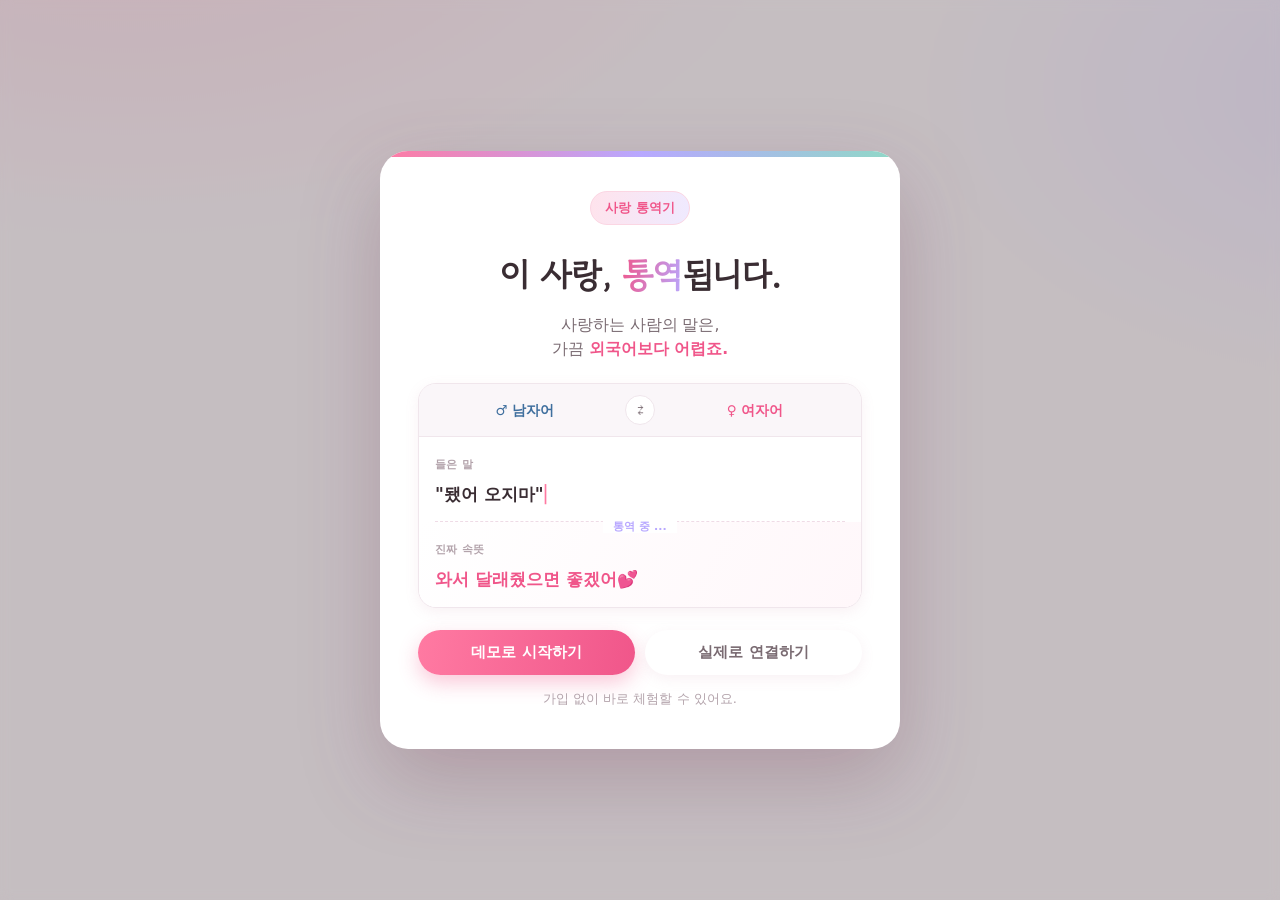
==== index.html @ be4cd4a6 "발급완료 스텝3 문구: '내 화면에 방이 떠요'→'여기에 대화방이 나타나요' (모호함·단어 불일치 정리)" ====
<!DOCTYPE html>
<html lang="ko">
<head>
  <meta charset="UTF-8" />
  <meta name="viewport" content="width=device-width, initial-scale=1.0" />
  <title>이 사랑 통역됩니다.</title>
  <meta name="description" content="남녀 언어 통역 서비스 — 텔레그램 대화 속 애매한 말을 관계의 맥락으로 통역해 드려요." />
  <link rel="preconnect" href="https://fonts.googleapis.com" />
  <link rel="preconnect" href="https://fonts.gstatic.com" crossorigin />
  <link href="https://fonts.googleapis.com/css2?family=Gowun+Dodum&family=Pretendard:wght@400;500;600;700&display=swap" rel="stylesheet" />
  <link rel="stylesheet" href="styles.css" />
</head>
<body>
  <!-- ===================== 온보딩 오버레이 ===================== -->
  <div id="onboarding" class="onboarding">
    <div class="onboarding__card" data-step="intro">

      <!-- STEP 0: 인트로 (번역기 UI 컨셉) -->
      <section class="ob-step ob-step--active" data-step="intro">
        <div class="ob-badge">사랑 통역기</div>
        <h1 class="ob-title">이 사랑, <span class="grad">통역</span>됩니다.</h1>
        <p class="ob-sub">사랑하는 사람의 말은,<br />
          가끔 <b>외국어보다 어렵죠.</b></p>

        <!-- 번역기 위젯 -->
        <div class="tr">
          <div class="tr__bar">
            <span class="tr__lang tr__lang--m">♂ 남자어</span>
            <button class="tr__swap" type="button" aria-label="언어 바꾸기">⇄</button>
            <span class="tr__lang tr__lang--f">♀ 여자어</span>
          </div>
          <div class="tr__pane tr__pane--in">
            <span class="tr__tag">들은 말</span>
            <p class="tr__text">"됐어 오지마"</p>
          </div>
          <div class="tr__divider"><span>통역 중 ⋯</span></div>
          <div class="tr__pane tr__pane--out">
            <span class="tr__tag">진짜 속뜻</span>
            <p class="tr__text tr__text--out">와서 달래줬으면 좋겠어💕</p>
          </div>
        </div>

        <div class="ob-actions">
          <button class="btn btn--primary" data-action="go-bot">데모로 시작하기</button>
          <button class="btn btn--ghost" data-action="real-connect">실제로 연결하기</button>
        </div>
        <p class="ob-fineprint">가입 없이 바로 체험할 수 있어요.</p>
      </section>

      <!-- STEP 1: 봇 발급 질문 -->
      <section class="ob-step" data-step="bot">
        <h2 class="ob-h2">사랑통역봇을 만들어요</h2>

        <div class="ob-field">
          <label class="ob-label">어떤 사이에 쓸 건가요?</label>
          <div class="chip-row" data-group="relation">
            <button class="chip" data-value="연인">연인</button>
            <button class="chip" data-value="부부">부부</button>
          </div>
        </div>

        <div class="ob-field">
          <label class="ob-label">요즘 가장 자주 생기는 고민은?</label>
          <div class="chip-row chip-row--wrap" data-group="worry">
            <button class="chip" data-value="상대가 됐어·아무거나처럼 말할 때 뭘 원하는지 모르겠다">상대가 뭘 원하는지 모르겠어요</button>
            <button class="chip" data-value="답장을 어떻게 해야 할지 모르겠다">답장이 막막해요</button>
            <button class="chip" data-value="서운한 걸 어떻게 말해야 할지 모르겠다">서운함을 말하기 어려워요</button>
            <button class="chip" data-value="내가 뭘 잘못했는지 모르겠다">뭘 잘못했는지 모르겠어요</button>
            <button class="chip" data-value="톡으로 사소한 말에도 자꾸 오해가 생긴다">자꾸 오해가 생겨요</button>
          </div>
          <input class="ob-input" data-group="worry-custom" type="text" placeholder="또는 직접 입력하기" />
        </div>

        <div class="ob-actions">
          <button class="btn btn--primary" data-action="create-bot">사랑통역봇 발급</button>
        </div>
      </section>

      <!-- STEP 2: 발급 완료 -->
      <section class="ob-step" data-step="created">
        <div class="ob-logo ob-logo--pop">🤖💕</div>
        <h2 class="ob-h2">이제 사랑통역봇을 추가해 주세요</h2>
        <div class="ob-personal" id="botPersonal" hidden>
          <span class="ob-personal__tag">이런 마음, 사랑통역봇이 도와줄게요</span>
          <span class="ob-personal__worry" id="botPersonalWorry"></span>
        </div>
        <div class="bot-key">
          <span class="bot-key__label">봇 아이디</span>
          <code id="botKey">@love_translator_bot</code>
          <button class="bot-key__copy" data-action="copy-key" title="복사">복사</button>
        </div>
        <div class="ob-invite">
          <div class="ob-invite__step"><b>1</b> 텔레그램에서 위 아이디를 검색해요</div>
          <div class="ob-invite__step"><b>2</b> 사랑하는 사람과의 대화방에 추가해요</div>
          <div class="ob-invite__step"><b>3</b> 연결되면 여기에 대화방이 나타나요</div>
        </div>
        <div class="ob-actions">
          <button class="btn btn--primary" data-action="enter-app">추가했어요, 방 보러 가기</button>
        </div>
      </section>

      <!-- STEP: 실제 연동 -->
      <section class="ob-step" data-step="real">
        <div class="ob-progress-back" data-action="back-intro">← 돌아가기</div>
        <h2 class="ob-h2">실제 연동</h2>
        <p class="ob-sub">사랑봇 키 또는 Telegram Bot Token을 입력하면 실제 방을 불러와요.<br />
          <span class="muted">키가 없거나 실패하면 데모 프리셋으로 안전하게 동작합니다.</span></p>
        <div class="ob-field">
          <label class="ob-label">Telegram Bot Token</label>
          <input class="ob-input" id="tokenInput" type="text" placeholder="123456:ABC-DEF..." />
        </div>
        <div class="ob-actions">
          <button class="btn btn--primary" data-action="connect-real">연결하기</button>
          <button class="btn btn--ghost" data-action="go-bot">그냥 데모로 할래요</button>
        </div>
        <p class="ob-fineprint" id="realStatus"></p>
      </section>

    </div>
  </div>

  <!-- ===================== 메인 앱 (3패널) ===================== -->
  <main id="app" class="app" hidden>
    <!-- 좌측 패널 -->
    <aside class="panel panel--left">
      <header class="brand">
        <span class="brand__logo">💌</span>
        <div>
          <div class="brand__name">이 사랑 통역됩니다.</div>
          <div class="brand__tag">남녀 언어 통역 서비스</div>
        </div>
      </header>

      <div class="bot-status">
        <span class="dot dot--on"></span>
        <span class="bot-status__text">사랑통역봇 연결됨</span>
        <button class="bot-status__reissue" data-action="reissue">재발급</button>
      </div>

      <div class="rooms__head">연결된 텔레그램 방</div>
      <ul id="roomList" class="rooms"></ul>

      <div class="left-foot">
        <span class="muted">데모 모드 · 가상 대화</span>
      </div>
    </aside>

    <!-- 중앙 패널 -->
    <section class="panel panel--center">
      <header class="chat-head">
        <div class="chat-head__avatar" id="chatAvatar">🐰</div>
        <div>
          <div class="chat-head__name" id="chatName">우리 단둘이</div>
          <div class="chat-head__meta" id="chatMeta">연인 · 봇 연결됨</div>
        </div>
        <div class="chat-head__hint">상대 말풍선의 <b>통역하기</b>를 눌러보세요</div>
      </header>

      <div id="chatBody" class="chat-body"></div>

      <footer class="composer">
        <input id="composerInput" class="composer__input" type="text" placeholder="답장을 입력하거나, 추천 답장을 골라보세요" />
        <button id="composerSend" class="composer__send" data-action="send">보내기</button>
      </footer>
    </section>

    <!-- 우측 패널 -->
    <aside class="panel panel--right">
      <header class="trans-head">
        <span>💡 통역 결과</span>
        <label class="couple-toggle" title="이 커플의 대화 패턴을 반영해요">
          <input type="checkbox" id="coupleMode" />
          <span class="couple-toggle__track"><span class="couple-toggle__thumb"></span></span>
          <span class="couple-toggle__label">우리 커플 모드</span>
        </label>
      </header>

      <!-- 빈 상태 -->
      <div id="transEmpty" class="trans-empty">
        <div class="trans-empty__icon">🔍</div>
        <p>통역할 말을 선택해 주세요.<br />
          <span class="muted">상대 말풍선 옆 <b>통역하기</b> 버튼을 누르면 돼요.</span></p>
      </div>

      <!-- 결과 -->
      <div id="transResult" class="trans-result" hidden>
        <div class="trans-selected">
          <span class="trans-selected__label">📥 들은 말</span>
          <div class="trans-selected__bubble" id="selText"></div>
        </div>

        <div class="trans-arrow"><span>통역하면 ↓</span></div>

        <div class="trans-card trans-card--inner">
          <div class="trans-card__title">🫥 속마음 후보 <em>진짜 속뜻</em></div>
          <ul id="innerThoughts" class="trans-list"></ul>
        </div>

        <div class="trans-card trans-card--want">
          <div class="trans-card__title">🤍 원하는 반응</div>
          <p id="wantedReaction" class="trans-text"></p>
        </div>

        <div class="trans-card trans-card--risk">
          <div class="trans-card__title">⚠️ 위험한 답변</div>
          <div class="trans-risk__reply" id="riskyReply"></div>
          <p id="riskWhy" class="trans-text muted"></p>
        </div>

        <div class="trans-card trans-card--basis">
          <div class="trans-card__title">🧭 왜 이렇게 봤을까요</div>
          <ul id="basis" class="trans-list trans-list--basis"></ul>
        </div>

        <div class="trans-card trans-card--reply">
          <div class="trans-card__title">💬 추천 답장</div>
          <div id="replies" class="replies"></div>
          <p class="trans-disclaimer">정답이 아니라 <b>가능성</b>이에요. 골라서 편집한 뒤 보내보세요.</p>
        </div>
      </div>
    </aside>
  </main>

  <!-- 토스트 -->
  <div id="toast" class="toast" hidden></div>

  <script src="presets.js"></script>
  <script src="app.js"></script>
  <script src="hero.js"></script>
</body>
</html>
---- styles.css ----
/* =========================================================
   이 사랑 통역됩니다. — 스타일
   감성적이되 깔끔/실용적. 발표 빔프로젝터에서도 또렷하게.
   ========================================================= */

:root {
  --bg: #fbf7f9;
  --ink: #3a2d33;
  --ink-soft: #7a6b72;
  --ink-faint: #b3a3ab;
  --rose: #ff7aa2;
  --rose-deep: #f0568a;
  --rose-soft: #ffe3ec;
  --lavender: #b8a8ff;
  --lav-soft: #efeaff;
  --mint: #8fd9c6;
  --amber: #ffb877;
  --tg: #5aa9e6;            /* 텔레그램 톤 */
  --tg-soft: #e7f2fc;
  --card: #ffffff;
  --line: #f0e6ec;
  --shadow: 0 10px 30px rgba(199, 120, 150, 0.12);
  --shadow-sm: 0 4px 14px rgba(199, 120, 150, 0.10);
  --radius: 18px;
  --radius-sm: 12px;
  --font: "Pretendard", system-ui, -apple-system, "Apple SD Gothic Neo", sans-serif;
  --font-round: "Gowun Dodum", var(--font);
}

* { box-sizing: border-box; margin: 0; padding: 0; }

body {
  font-family: var(--font);
  color: var(--ink);
  background:
    radial-gradient(1200px 600px at 10% -10%, var(--rose-soft), transparent 55%),
    radial-gradient(1000px 600px at 110% 10%, var(--lav-soft), transparent 50%),
    var(--bg);
  min-height: 100vh;
  -webkit-font-smoothing: antialiased;
  line-height: 1.55;
}

.grad {
  background: linear-gradient(100deg, var(--rose-deep), var(--lavender));
  -webkit-background-clip: text;
  background-clip: text;
  color: transparent;
}
.muted { color: var(--ink-soft); }
.btn {
  border: 0; cursor: pointer; font-family: var(--font);
  font-weight: 600; font-size: 15px; padding: 13px 22px;
  border-radius: 999px; transition: transform .15s ease, box-shadow .2s ease, background .2s;
}
.btn:active { transform: translateY(1px) scale(.99); }
.btn--primary {
  color: #fff;
  background: linear-gradient(100deg, var(--rose), var(--rose-deep));
  box-shadow: 0 8px 20px rgba(240, 86, 138, .32);
}
.btn--primary:hover { box-shadow: 0 10px 26px rgba(240, 86, 138, .42); transform: translateY(-1px); }
.btn--ghost {
  background: #fff; color: var(--ink-soft);
  box-shadow: var(--shadow-sm);
}
.btn--ghost:hover { color: var(--rose-deep); }

/* =================== 온보딩 =================== */
.onboarding {
  position: fixed; inset: 0; z-index: 50;
  display: grid; place-items: center; padding: 24px;
  background: rgba(58, 45, 51, .28);
  backdrop-filter: blur(6px);
}
.onboarding[hidden] { display: none; }
.onboarding__card {
  width: min(520px, 100%);
  background: var(--card);
  border-radius: 28px;
  box-shadow: 0 30px 80px rgba(120, 60, 90, .28);
  padding: 40px 38px;
  position: relative; overflow: hidden;
}
.onboarding__card::before {
  content: ""; position: absolute; inset: 0 0 auto 0; height: 6px;
  background: linear-gradient(90deg, var(--rose), var(--lavender), var(--mint));
}
.ob-step { display: none; animation: fade .4s ease; }
.ob-step--active { display: block; }
@keyframes fade { from { opacity: 0; transform: translateY(8px); } to { opacity: 1; transform: none; } }

.ob-logo { font-size: 52px; text-align: center; }
.ob-logo--pop { animation: pop .5s cubic-bezier(.3,1.6,.5,1); }
@keyframes pop { 0% { transform: scale(.4); opacity: 0; } 100% { transform: scale(1); opacity: 1; } }
.ob-title { text-align: center; font-size: 34px; font-family: var(--font-round); margin: 10px 0 12px; letter-spacing: -.5px; }
.ob-h2 { text-align: center; font-size: 24px; margin: 14px 0 8px; letter-spacing: -.4px; }
.ob-sub { text-align: center; color: var(--ink-soft); font-size: 15.5px; }
.ob-sub b { color: var(--rose-deep); }

.ob-example {
  margin: 22px 0; padding: 16px; border-radius: var(--radius);
  background: linear-gradient(120deg, var(--rose-soft), var(--lav-soft));
  display: flex; align-items: center; justify-content: center; gap: 10px;
  flex-wrap: wrap; text-align: center; font-size: 14.5px;
}
.ob-example__from { font-weight: 700; color: var(--ink); }
.ob-example__arrow { color: var(--rose-deep); font-weight: 700; }
.ob-example__to { color: var(--lavender); font-weight: 600; }

.ob-actions { display: flex; gap: 10px; justify-content: center; margin-top: 22px; flex-wrap: wrap; }
.ob-actions .btn { flex: 1 1 auto; min-width: 140px; }
.ob-fineprint { text-align: center; color: var(--ink-faint); font-size: 13px; margin-top: 14px; }

.ob-field { margin-top: 22px; }
.ob-label { display: block; font-weight: 600; font-size: 14.5px; margin-bottom: 10px; }
.chip-row { display: flex; gap: 8px; }
.chip-row--wrap { flex-wrap: wrap; }
.chip {
  border: 1.5px solid var(--line); background: #fff; color: var(--ink-soft);
  padding: 9px 15px; border-radius: 999px; font-family: var(--font);
  font-size: 14px; cursor: pointer; transition: all .15s;
}
.chip:hover { border-color: var(--rose); color: var(--rose-deep); }
.chip.is-active {
  background: linear-gradient(100deg, var(--rose-soft), var(--lav-soft));
  border-color: var(--rose); color: var(--rose-deep); font-weight: 600;
}
.ob-input {
  width: 100%; margin-top: 10px; padding: 12px 15px;
  border: 1.5px solid var(--line); border-radius: var(--radius-sm);
  font-family: var(--font); font-size: 14.5px; color: var(--ink);
}
.ob-input:focus { outline: none; border-color: var(--rose); }

.ob-progress { display: flex; gap: 6px; justify-content: center; margin-bottom: 6px; }
.ob-progress i { width: 22px; height: 4px; border-radius: 4px; background: var(--line); }
.ob-progress i:first-child { background: var(--rose); }
.ob-progress-back { color: var(--ink-soft); font-size: 14px; cursor: pointer; }
.ob-progress-back:hover { color: var(--rose-deep); }

.bot-key {
  display: flex; align-items: center; gap: 10px; margin: 20px auto 4px;
  background: #faf5f8; border: 1.5px dashed var(--rose); border-radius: var(--radius-sm);
  padding: 12px 16px; width: fit-content;
}
.bot-key__label { font-size: 12px; color: var(--ink-soft); }
.bot-key code { font-size: 16px; font-weight: 700; color: var(--rose-deep); letter-spacing: .5px; }
.bot-key__copy { border: 0; background: var(--rose); color: #fff; border-radius: 8px; padding: 5px 10px; font-size: 12px; cursor: pointer; }

.ob-invite { margin: 20px 0 4px; display: grid; gap: 8px; }
.ob-invite__step { background: var(--tg-soft); border-radius: var(--radius-sm); padding: 11px 14px; font-size: 14px; color: #3d6385; }
.ob-invite__step b { display: inline-grid; place-items: center; width: 20px; height: 20px; background: var(--tg); color: #fff; border-radius: 50%; font-size: 12px; margin-right: 8px; }

/* =================== 앱 레이아웃 =================== */
.app {
  display: grid;
  grid-template-columns: 280px 1fr 380px;
  gap: 16px; padding: 16px;
  height: 100vh; max-width: 1440px; margin: 0 auto;
}
.app[hidden] { display: none; }
.panel {
  background: var(--card); border-radius: var(--radius);
  box-shadow: var(--shadow); overflow: hidden;
  display: flex; flex-direction: column; min-height: 0;
}

/* ---- 좌측 ---- */
.brand { display: flex; align-items: center; gap: 12px; padding: 20px 18px 16px; }
.brand__logo { font-size: 30px; }
.brand__name { font-family: var(--font-round); font-size: 18px; font-weight: 700; letter-spacing: -.3px; }
.brand__tag { font-size: 12px; color: var(--ink-faint); }

.bot-status {
  display: flex; align-items: center; gap: 8px; margin: 0 16px 8px;
  background: #f3faf6; border-radius: var(--radius-sm); padding: 10px 12px; font-size: 13px;
}
.dot { width: 8px; height: 8px; border-radius: 50%; background: var(--ink-faint); }
.dot--on { background: var(--mint); box-shadow: 0 0 0 4px rgba(143, 217, 198, .25); }
.bot-status__text { flex: 1; color: #3f8f74; font-weight: 600; }
.bot-status__reissue { border: 0; background: none; color: var(--ink-faint); font-size: 12px; cursor: pointer; text-decoration: underline; }

.rooms__head { padding: 8px 18px; font-size: 12px; color: var(--ink-faint); font-weight: 600; letter-spacing: .3px; }
.rooms { list-style: none; overflow-y: auto; flex: 1; padding: 0 10px; }
.room {
  display: flex; gap: 11px; align-items: center; padding: 12px;
  border-radius: var(--radius-sm); cursor: pointer; transition: background .15s;
  margin-bottom: 4px;
}
.room:hover { background: #faf3f7; }
.room.is-active { background: linear-gradient(100deg, var(--rose-soft), var(--lav-soft)); }
.room__avatar { font-size: 26px; width: 42px; height: 42px; display: grid; place-items: center; background: #fff; border-radius: 50%; box-shadow: var(--shadow-sm); flex-shrink: 0; }
.room__body { min-width: 0; flex: 1; }
.room__top { display: flex; justify-content: space-between; align-items: baseline; gap: 8px; }
.room__name { font-weight: 600; font-size: 14.5px; white-space: nowrap; overflow: hidden; text-overflow: ellipsis; }
.room__rel { font-size: 11px; color: var(--rose-deep); background: var(--rose-soft); padding: 1px 7px; border-radius: 999px; flex-shrink: 0; }
.room__last { font-size: 12.5px; color: var(--ink-soft); white-space: nowrap; overflow: hidden; text-overflow: ellipsis; }
.room__badge { font-size: 11px; color: var(--tg); margin-top: 2px; }

.left-foot { padding: 12px 18px; border-top: 1px solid var(--line); font-size: 11.5px; }

/* ---- 중앙 (채팅) ---- */
.chat-head { display: flex; align-items: center; gap: 12px; padding: 16px 20px; border-bottom: 1px solid var(--line); }
.chat-head__avatar { font-size: 26px; width: 44px; height: 44px; display: grid; place-items: center; background: var(--tg-soft); border-radius: 50%; }
.chat-head__name { font-weight: 700; font-size: 16px; }
.chat-head__meta { font-size: 12px; color: var(--ink-faint); }
.chat-head__hint { margin-left: auto; font-size: 12px; color: var(--ink-soft); background: #faf3f7; padding: 6px 12px; border-radius: 999px; }
.chat-head__hint b { color: var(--rose-deep); }

.chat-body {
  flex: 1; overflow-y: auto; padding: 22px 24px;
  display: flex; flex-direction: column; gap: 14px;
  background:
    radial-gradient(600px 300px at 100% 0%, var(--tg-soft), transparent 60%),
    #fcfafb;
}
.msg { display: flex; flex-direction: column; max-width: 78%; animation: rise .35s ease; }
@keyframes rise { from { opacity: 0; transform: translateY(10px); } to { opacity: 1; transform: none; } }
.msg--them { align-self: flex-start; align-items: flex-start; }
.msg--me { align-self: flex-end; align-items: flex-end; }
.msg__name { font-size: 11.5px; color: var(--ink-faint); margin: 0 8px 3px; }
.bubble {
  padding: 12px 16px; border-radius: 18px; font-size: 15px; position: relative;
  box-shadow: var(--shadow-sm); line-height: 1.5; word-break: break-word;
}
.msg--them .bubble { background: #fff; border-bottom-left-radius: 6px; }
.msg--me .bubble { background: linear-gradient(100deg, var(--tg), #6fb6ea); color: #fff; border-bottom-right-radius: 6px; }
.msg--highlight .bubble { box-shadow: 0 0 0 2px var(--rose), var(--shadow-sm); }
.msg__time { font-size: 10.5px; color: var(--ink-faint); margin: 4px 8px 0; }

.msg__translate {
  margin: 7px 0 0 4px; border: 1.5px solid var(--rose); background: #fff;
  color: var(--rose-deep); font-size: 12.5px; font-weight: 600;
  padding: 5px 13px; border-radius: 999px; cursor: pointer;
  transition: all .15s; display: inline-flex; align-items: center; gap: 5px;
}
.msg__translate:hover { background: var(--rose); color: #fff; transform: translateY(-1px); }
.msg__translate.is-done { background: var(--rose-soft); border-color: var(--rose-soft); }

/* ---- 답장 작성 ---- */
.composer { display: flex; gap: 10px; padding: 14px 18px; border-top: 1px solid var(--line); }
.composer__input {
  flex: 1; border: 1.5px solid var(--line); border-radius: 999px;
  padding: 12px 18px; font-family: var(--font); font-size: 14.5px; color: var(--ink);
  transition: border .15s;
}
.composer__input:focus { outline: none; border-color: var(--tg); }
.composer__input.is-filled { border-color: var(--rose); background: #fffafc; }
.composer__send { border: 0; background: var(--tg); color: #fff; font-weight: 600; padding: 0 22px; border-radius: 999px; cursor: pointer; font-size: 14.5px; }
.composer__send:hover { background: #4a98d6; }

/* ---- 우측 (통역) ---- */
.trans-head {
  display: flex; align-items: center; justify-content: space-between;
  padding: 18px 20px; border-bottom: 1px solid var(--line); font-weight: 700; font-size: 16px;
}
.couple-toggle { display: flex; align-items: center; gap: 7px; cursor: pointer; font-weight: 500; }
.couple-toggle input { display: none; }
.couple-toggle__track { width: 38px; height: 22px; border-radius: 999px; background: var(--line); position: relative; transition: background .2s; }
.couple-toggle__thumb { position: absolute; top: 2px; left: 2px; width: 18px; height: 18px; border-radius: 50%; background: #fff; box-shadow: var(--shadow-sm); transition: transform .2s; }
.couple-toggle input:checked + .couple-toggle__track { background: linear-gradient(100deg, var(--rose), var(--lavender)); }
.couple-toggle input:checked + .couple-toggle__track .couple-toggle__thumb { transform: translateX(16px); }
.couple-toggle__label { font-size: 12.5px; color: var(--ink-soft); }

.trans-empty { flex: 1; display: grid; place-content: center; text-align: center; gap: 12px; padding: 30px; color: var(--ink-soft); }
.trans-empty[hidden] { display: none; }
.trans-empty__icon { font-size: 44px; }
.trans-empty b { color: var(--rose-deep); }

.trans-result { flex: 1; overflow-y: auto; padding: 18px; display: flex; flex-direction: column; gap: 12px; }
.trans-result[hidden] { display: none; }
.trans-result > * { animation: rise .35s ease backwards; }
.trans-result > *:nth-child(2) { animation-delay: .04s; }
.trans-result > *:nth-child(3) { animation-delay: .08s; }
.trans-result > *:nth-child(4) { animation-delay: .12s; }
.trans-result > *:nth-child(5) { animation-delay: .16s; }
.trans-result > *:nth-child(6) { animation-delay: .2s; }

.trans-selected { background: var(--tg-soft); border-radius: var(--radius-sm); padding: 12px 14px; }
.trans-selected__label { font-size: 11px; color: #5a8bb5; font-weight: 600; }
.trans-selected__bubble { font-size: 15px; font-weight: 600; margin-top: 4px; }

.trans-card { border-radius: var(--radius-sm); padding: 14px 15px; background: #fff; border: 1px solid var(--line); }
.trans-card__title { font-size: 13.5px; font-weight: 700; margin-bottom: 8px; }
.trans-card--inner { background: #faf7ff; border-color: #ece3ff; }
.trans-card--want { background: #f4fbf8; border-color: #d8f0e7; }
.trans-card--risk { background: #fff6f0; border-color: #ffe2cd; }
.trans-card--basis { background: #fafafa; }
.trans-card--reply { background: linear-gradient(135deg, #fff, #fffafc); border-color: var(--rose-soft); }

.trans-text { font-size: 14px; color: var(--ink); }
.trans-list { list-style: none; display: flex; flex-direction: column; gap: 7px; }
.trans-list li { font-size: 14px; padding-left: 18px; position: relative; }
.trans-list li::before { content: "•"; position: absolute; left: 4px; color: var(--lavender); font-weight: 700; }
.trans-list--basis li::before { content: "↳"; color: var(--ink-faint); }

.trans-risk__reply { font-size: 14px; font-weight: 600; color: #d96a2c; background: #fff; border: 1px dashed #ffc89a; border-radius: 8px; padding: 8px 11px; margin-bottom: 8px; }
.trans-risk__reply::before { content: "✗ "; }

.replies { display: flex; flex-direction: column; gap: 8px; }
.reply {
  text-align: left; border: 1.5px solid var(--rose-soft); background: #fff;
  border-radius: var(--radius-sm); padding: 11px 13px; font-family: var(--font);
  font-size: 14px; color: var(--ink); cursor: pointer; transition: all .15s; line-height: 1.5;
}
.reply:hover { border-color: var(--rose); background: #fffafc; transform: translateY(-1px); box-shadow: var(--shadow-sm); }
.reply.is-picked { border-color: var(--rose-deep); background: var(--rose-soft); }
.reply__tag { display: block; font-size: 11px; color: var(--rose-deep); font-weight: 700; margin-bottom: 3px; }
.trans-disclaimer { font-size: 12px; color: var(--ink-faint); margin-top: 4px; text-align: center; }
.trans-disclaimer b { color: var(--rose-deep); }

/* =================== 토스트 =================== */
.toast {
  position: fixed; bottom: 28px; left: 50%; transform: translateX(-50%) translateY(20px);
  background: var(--ink); color: #fff; padding: 13px 22px; border-radius: 999px;
  font-size: 14px; z-index: 80; opacity: 0; transition: all .3s; box-shadow: 0 12px 30px rgba(0,0,0,.25);
  display: flex; align-items: center; gap: 8px;
}
.toast.is-show { opacity: 1; transform: translateX(-50%) translateY(0); }
.toast[hidden] { display: none; }

/* =================== 반응형 =================== */
@media (max-width: 1100px) {
  .app { grid-template-columns: 240px 1fr 340px; }
}
@media (max-width: 920px) {
  .app {
    grid-template-columns: 1fr; grid-template-rows: auto 1fr auto;
    height: auto; min-height: 100vh;
  }
  .panel--left { order: 1; }
  .panel--center { order: 2; min-height: 60vh; }
  .panel--right { order: 3; }
  .rooms { display: flex; overflow-x: auto; }
  .room { min-width: 220px; }
  .chat-head__hint { display: none; }
}

/* ========================================================= 
   컨셉 · 번역기 UI 히어로 (concept/translator-hero)
   ========================================================= */
.ob-badge {
  display: inline-block; margin: 0 auto 14px; padding: 6px 14px;
  background: linear-gradient(100deg, var(--rose-soft), var(--lav-soft));
  color: var(--rose-deep); font-size: 12.5px; font-weight: 700; border-radius: 999px;
  border: 1px solid #fbd6e3; text-align: center;
}
.ob-step[data-step="intro"] { text-align: center; }
.ob-step[data-step="intro"] .ob-actions { text-align: left; }

/* 번역기 위젯 */
.tr {
  text-align: left; margin: 22px 0 14px; border-radius: var(--radius);
  border: 1.5px solid var(--line); background: #fff; overflow: hidden;
  box-shadow: var(--shadow-sm);
}
.tr__bar {
  display: grid; grid-template-columns: 1fr auto 1fr; align-items: center; gap: 8px;
  padding: 11px 14px; background: #faf6f9; border-bottom: 1px solid var(--line);
}
.tr__lang { font-size: 13.5px; font-weight: 700; text-align: center; }
.tr__lang--m { color: #3f6f9e; }
.tr__lang--f { color: var(--rose-deep); }
.tr__swap {
  width: 30px; height: 30px; border-radius: 50%; border: 1.5px solid var(--line);
  background: #fff; color: var(--ink-soft); cursor: pointer; font-size: 14px;
  transition: transform .3s, color .2s, border-color .2s;
}
.tr__swap:hover { transform: rotate(180deg); color: var(--rose-deep); border-color: var(--rose); }

.tr__pane { padding: 14px 16px; }
.tr__tag { font-size: 11px; font-weight: 700; letter-spacing: .3px; color: var(--ink-faint); }
.tr__text { font-size: 17px; font-weight: 600; margin-top: 5px; }
.tr__pane--in .tr__text { color: var(--ink); }
.tr__pane--out { background: linear-gradient(120deg, #fff, #fff7fa); }
.tr__text--out { color: var(--rose-deep); }
.tr__text--out i { font-style: normal; animation: trBeat 1.6s ease-in-out infinite; display: inline-block; }
@keyframes trBeat { 0%,100% { transform: scale(1);} 50% { transform: scale(1.25);} }

.tr__divider {
  position: relative; text-align: center; height: 0; margin: 0 16px;
  border-top: 1.5px dashed #efdbe6;
}
.tr__divider span {
  position: relative; top: -9px; background: #fff; padding: 0 10px;
  font-size: 11px; color: var(--lavender); font-weight: 600;
}

.ob-note { text-align: center; font-size: 13px; color: var(--ink-soft); margin-bottom: 4px; }
.ob-note b { color: #3f6f9e; }

/* 타이핑 연출: 레이아웃 흔들림 방지 + 입력칸 커서 */
.tr__text { min-height: 1.4em; }
.tr__text--out { min-height: 1.4em; }
.tr__pane--in .tr__text::after { content: "▏"; color: var(--rose); animation: trCaret 1s steps(1) infinite; margin-left: 1px; }
@keyframes trCaret { 50% { opacity: 0; } }

/* 통역 결과 패널 — 번역기 톤 연결 (들은 말 → 통역) */
.trans-arrow { text-align: center; margin: 2px 0; }
.trans-arrow span {
  display: inline-block; font-size: 11.5px; font-weight: 700; color: var(--lavender);
  background: var(--lav-soft); padding: 3px 12px; border-radius: 999px;
}
.trans-card__title em {
  font-style: normal; font-size: 11px; font-weight: 700; color: var(--rose-deep);
  background: var(--rose-soft); padding: 1px 8px; border-radius: 999px; margin-left: 4px;
}

/* 발급 완료 화면 — 고민 되돌려주기 (개인화) */
.ob-personal {
  display: flex; flex-direction: column; align-items: center; gap: 6px;
  margin: 16px auto 2px; padding: 14px 18px; max-width: 380px;
  background: linear-gradient(120deg, var(--rose-soft), var(--lav-soft));
  border-radius: var(--radius); border: 1px solid #fbd6e3;
}
.ob-personal[hidden] { display: none; }
.ob-personal__tag { font-size: 11.5px; font-weight: 700; color: var(--rose-deep); letter-spacing: .2px; }
.ob-personal__worry { font-size: 15px; font-weight: 600; color: var(--ink); text-align: center; }

/* 발급 완료 — 초대 안내 속 봇 아이디 */
.ob-invite__bot { background: #fff; color: var(--tg); font-weight: 700; font-size: 12.5px; padding: 1px 6px; border-radius: 6px; border: 1px solid #cfe6fa; }
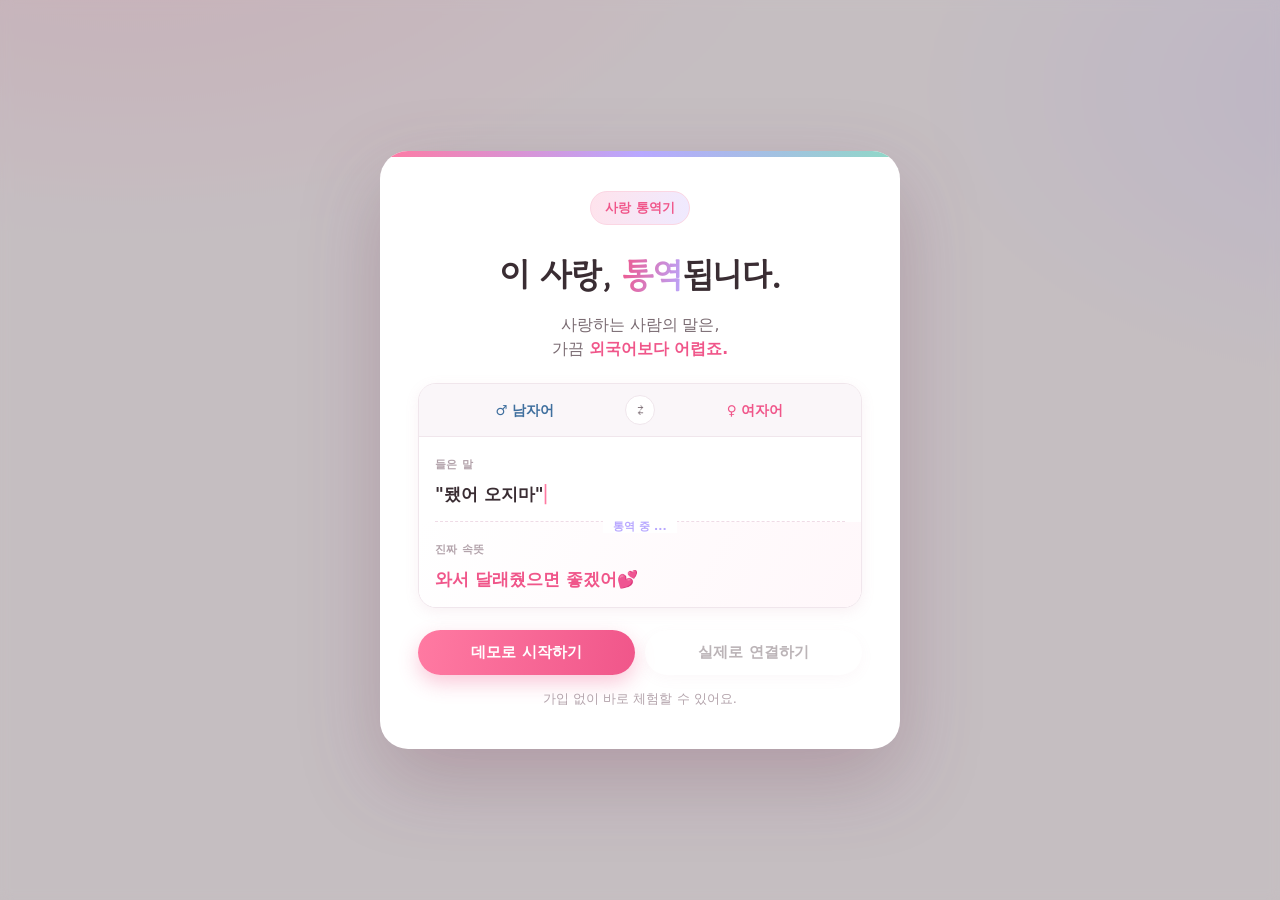
==== commit 4a95172e: "첫 화면 '실제로 연결하기' 준비중 처리: 비활성(클릭 불가) + 호버 시 '서비스 준비중이에요' 툴팁" ====
--- a/index.html
+++ b/index.html
@@ -42,7 +42,10 @@
 
         <div class="ob-actions">
           <button class="btn btn--primary" data-action="go-bot">데모로 시작하기</button>
-          <button class="btn btn--ghost" data-action="real-connect">실제로 연결하기</button>
+          <span class="soon">
+            <button class="btn btn--ghost btn--soon" type="button" tabindex="-1">실제로 연결하기</button>
+            <span class="soon__tip">🚧 서비스 준비중이에요</span>
+          </span>
         </div>
         <p class="ob-fineprint">가입 없이 바로 체험할 수 있어요.</p>
       </section>
@@ -134,10 +137,13 @@
       <div class="bot-status">
         <span class="dot dot--on"></span>
         <span class="bot-status__text">사랑통역봇 연결됨</span>
-        <button class="bot-status__reissue" data-action="reissue">재발급</button>
-      </div>
-
-      <div class="rooms__head">연결된 텔레그램 방</div>
+      </div>
+
+      <div class="demo-banner">
+        <div class="demo-banner__title">✨ 이렇게 통역해보세요</div>
+        <div class="demo-banner__sub">예시 대화 3개 — 말풍선의 <b>통역하기</b>를 눌러 체험해보세요</div>
+      </div>
+      <div class="rooms__head">예시 대화방</div>
       <ul id="roomList" class="rooms"></ul>
 
       <div class="left-foot">
@@ -149,11 +155,11 @@
     <section class="panel panel--center">
       <header class="chat-head">
         <div class="chat-head__avatar" id="chatAvatar">🐰</div>
-        <div>
-          <div class="chat-head__name" id="chatName">우리 단둘이</div>
+        <div class="chat-head__info">
+          <div class="chat-head__name" id="chatName">내 사랑</div>
           <div class="chat-head__meta" id="chatMeta">연인 · 봇 연결됨</div>
         </div>
-        <div class="chat-head__hint">상대 말풍선의 <b>통역하기</b>를 눌러보세요</div>
+        <div class="chat-temp" id="chatTemp"></div>
       </header>
 
       <div id="chatBody" class="chat-body"></div>
@@ -168,11 +174,16 @@
     <aside class="panel panel--right">
       <header class="trans-head">
         <span>💡 통역 결과</span>
-        <label class="couple-toggle" title="이 커플의 대화 패턴을 반영해요">
-          <input type="checkbox" id="coupleMode" />
-          <span class="couple-toggle__track"><span class="couple-toggle__thumb"></span></span>
-          <span class="couple-toggle__label">우리 커플 모드</span>
-        </label>
+        <div class="couple-wrap">
+          <label class="couple-toggle">
+            <input type="checkbox" id="coupleMode" />
+            <span class="couple-toggle__track"><span class="couple-toggle__thumb"></span></span>
+            <span class="couple-toggle__label">우리 커플 모드</span>
+          </label>
+          <span class="couple-info" tabindex="0" role="button" aria-label="우리 커플 모드 설명">ⓘ
+            <span class="couple-info__tip">우리 커플의 평소 대화 패턴에 맞춰 더 개인화해서 통역해요.</span>
+          </span>
+        </div>
       </header>
 
       <!-- 빈 상태 -->
@@ -184,38 +195,53 @@
 
       <!-- 결과 -->
       <div id="transResult" class="trans-result" hidden>
-        <div class="trans-selected">
-          <span class="trans-selected__label">📥 들은 말</span>
-          <div class="trans-selected__bubble" id="selText"></div>
-        </div>
-
-        <div class="trans-arrow"><span>통역하면 ↓</span></div>
-
-        <div class="trans-card trans-card--inner">
-          <div class="trans-card__title">🫥 속마음 후보 <em>진짜 속뜻</em></div>
-          <ul id="innerThoughts" class="trans-list"></ul>
-        </div>
-
-        <div class="trans-card trans-card--want">
-          <div class="trans-card__title">🤍 원하는 반응</div>
-          <p id="wantedReaction" class="trans-text"></p>
-        </div>
-
-        <div class="trans-card trans-card--risk">
-          <div class="trans-card__title">⚠️ 위험한 답변</div>
-          <div class="trans-risk__reply" id="riskyReply"></div>
-          <p id="riskWhy" class="trans-text muted"></p>
-        </div>
-
-        <div class="trans-card trans-card--basis">
+        <!-- 핵심: 통역기 (여자어 → 진짜 속뜻) -->
+        <div class="tr2">
+          <div class="tr2__bar">
+            <span class="tr2__lang tr2__lang--f">♀ 여자어</span>
+            <span class="tr2__swap">⇄</span>
+            <span class="tr2__lang tr2__lang--m">♂ 남자어</span>
+          </div>
+          <div class="tr2__row">
+            <span class="tr2__tag">그 사람이 한 말</span>
+            <p class="tr2__said" id="selText"></p>
+          </div>
+          <div class="tr2__div"><span>통역하면 ↓</span></div>
+          <div class="tr2__row tr2__row--out">
+            <span class="tr2__tag">💗 진짜 속뜻</span>
+            <p class="tr2__mean" id="coreMeaning"></p>
+          </div>
+        </div>
+
+        <!-- 근거 -->
+        <div class="trans-card">
           <div class="trans-card__title">🧭 왜 이렇게 봤을까요</div>
           <ul id="basis" class="trans-list trans-list--basis"></ul>
         </div>
 
+        <!-- 추천 답장 -->
         <div class="trans-card trans-card--reply">
-          <div class="trans-card__title">💬 추천 답장</div>
+          <div class="trans-card__title">💬 이렇게 답해보세요</div>
           <div id="replies" class="replies"></div>
           <p class="trans-disclaimer">정답이 아니라 <b>가능성</b>이에요. 골라서 편집한 뒤 보내보세요.</p>
+        </div>
+
+        <!-- 자세히 (접기) -->
+        <button class="trans-more" data-action="toggle-detail" aria-expanded="false">속마음·원하는 반응 더 보기 ▾</button>
+        <div class="trans-detail" id="transDetail" hidden>
+          <div class="trans-card">
+            <div class="trans-card__title">🫥 속마음 후보</div>
+            <ul id="innerThoughts" class="trans-list"></ul>
+          </div>
+          <div class="trans-card">
+            <div class="trans-card__title">🤍 원하는 반응</div>
+            <p id="wantedReaction" class="trans-text"></p>
+          </div>
+          <div class="trans-card">
+            <div class="trans-card__title">⚠️ 이렇게 답하면 위험해요</div>
+            <div class="trans-risk__reply" id="riskyReply"></div>
+            <p id="riskWhy" class="trans-text muted"></p>
+          </div>
         </div>
       </div>
     </aside>
--- a/styles.css
+++ b/styles.css
@@ -420,3 +420,197 @@
 
 /* 발급 완료 — 초대 안내 속 봇 아이디 */
 .ob-invite__bot { background: #fff; color: var(--tg); font-weight: 700; font-size: 12.5px; padding: 1px 6px; border-radius: 6px; border: 1px solid #cfe6fa; }
+
+/* ========================================================= 
+   메인 앱 리디자인 — 텔레그램풍 채팅 + 단일 방
+   ========================================================= */
+/* 방 목록 아이템 (실제 메신저 리스트처럼) */
+.room__time { font-size: 11.5px; color: var(--ink-faint); flex-shrink: 0; }
+
+/* 채팅 영역 */
+.chat-body {
+  gap: 1px; padding: 16px 18px 20px;
+  background: #f4eee6; /* 텔레그램 데이 테마 느낌의 따뜻한 배경 */
+}
+.chat-date { text-align: center; margin: 4px 0 12px; }
+.chat-date span {
+  background: rgba(90,80,70,.14); color: #6f655b; font-size: 11.5px; font-weight: 600;
+  padding: 3px 12px; border-radius: 999px;
+}
+
+.row { display: flex; align-items: flex-end; gap: 7px; margin-top: 2px; }
+.row--start { margin-top: 9px; }
+.row--me { flex-direction: row-reverse; }
+.row__avatar { width: 28px; height: 28px; flex-shrink: 0; display: grid; place-items: center; font-size: 17px; }
+.row__stack { display: flex; flex-direction: column; max-width: 74%; }
+.row--me .row__stack { align-items: flex-end; }
+
+.bubble-wrap { display: flex; align-items: flex-end; gap: 6px; }
+.row--me .bubble-wrap { flex-direction: row-reverse; }
+
+/* 말풍선 — 들어옴(흰색) / 보냄(연녹, 텔레그램 데이 테마) */
+.bubble {
+  padding: 8px 12px; border-radius: 16px; font-size: 14.5px; line-height: 1.45;
+  box-shadow: 0 1px 1px rgba(0,0,0,.05); word-break: break-word; position: relative;
+}
+.row--them .bubble { background: #fff; color: var(--ink); }
+.row--me .bubble { background: #effdde; color: #2a2f28; }
+/* 그룹 끝 말풍선에 꼬리(각진 모서리) */
+.row--them.row--end .bubble { border-bottom-left-radius: 5px; }
+.row--me.row--end .bubble { border-bottom-right-radius: 5px; }
+
+.bubble--hl { box-shadow: 0 0 0 2px var(--rose), 0 1px 3px rgba(240,86,138,.25); }
+.bubble__meta { font-size: 10.5px; color: #9b9088; white-space: nowrap; padding-bottom: 1px; }
+
+/* 통역하기 버튼 (상대 말풍선 아래) */
+.translate-btn {
+  align-self: flex-start; margin: 6px 0 2px;
+  border: 1.5px solid var(--rose); background: #fff; color: var(--rose-deep);
+  font-size: 12.5px; font-weight: 600; padding: 5px 13px; border-radius: 999px;
+  cursor: pointer; transition: all .15s; font-family: var(--font);
+}
+.translate-btn:hover { background: var(--rose); color: #fff; transform: translateY(-1px); }
+.translate-btn.is-done { background: var(--rose-soft); border-color: var(--rose-soft); color: var(--rose-deep); }
+
+/* 이미지 프로필 아바타 (방 목록 / 채팅 헤더 / 말풍선 옆) */
+.avatar-img { width: 100%; height: 100%; object-fit: cover; border-radius: 50%; display: block; }
+.row__avatar .avatar-img { width: 26px; height: 26px; }
+
+/* 대화온도 — 방 썸네일 코너 배지 + 채팅 헤더 칩 */
+.room__avatar { position: relative; }
+.room__temp {
+  position: absolute; bottom: -4px; right: -5px;
+  font-size: 10px; font-weight: 700; line-height: 1;
+  padding: 2px 5px; border-radius: 999px; border: 2px solid #fff; color: #fff;
+}
+.room__temp--cold { background: #ff5277; }
+.room__temp--mild { background: var(--amber); }
+.room__temp--warm { background: var(--mint); color: #1f6b56; }
+
+.chat-temp {
+  display: inline-flex; align-items: center; gap: 4px;
+  font-size: 11.5px; font-weight: 700; padding: 3px 10px; border-radius: 999px; white-space: nowrap;
+}
+.chat-temp--cold { background: #ffe1e8; color: #e0395c; }
+.chat-temp--mild { background: #fff2dd; color: #c98a2e; }
+.chat-temp--warm { background: #e4f7ef; color: #2f9576; }
+
+/* 시간 침범 방지 — 글자 작게 + 말풍선이 먼저 줄바꿈되도록 */
+.row__stack { max-width: 78%; }
+.bubble { min-width: 0; }
+.bubble__meta { font-size: 9.5px; flex-shrink: 0; }
+
+/* 대화온도 칩 — 배경 제거(텍스트만 깔끔하게) */
+.chat-temp { background: transparent !important; padding: 0; font-size: 12px; }
+.chat-temp--cold { color: #e0395c; }
+.chat-temp--mild { color: #c98a2e; }
+.chat-temp--warm { color: #2f9576; }
+
+/* 채팅 글자 더 작게 (실제 메신저 느낌) */
+.bubble { font-size: 13px; padding: 7px 11px; }
+.chat-date span { font-size: 11px; }
+
+/* 타이핑 인디케이터 (상대 입력 중) */
+.bubble--typing { display: inline-flex; gap: 4px; align-items: center; padding: 11px 13px; background: #fff; }
+.bubble--typing span { width: 6px; height: 6px; border-radius: 50%; background: #c2bab0; animation: typingDot 1.2s infinite ease-in-out; }
+.bubble--typing span:nth-child(2) { animation-delay: .18s; }
+.bubble--typing span:nth-child(3) { animation-delay: .36s; }
+@keyframes typingDot { 0%, 60%, 100% { transform: translateY(0); opacity: .45; } 30% { transform: translateY(-4px); opacity: 1; } }
+
+/* ========================================================= 
+   통역 결과 패널 재구성 — 핵심(진짜 속뜻) 먼저, 상세는 접기
+   ========================================================= */
+.trans-core {
+  background: linear-gradient(135deg, #fff0f6, #efeaff);
+  border: 1.5px solid #ffd3e4; border-radius: var(--radius);
+  padding: 16px 17px; box-shadow: var(--shadow-sm);
+}
+.trans-core__label { font-size: 12px; font-weight: 800; color: var(--rose-deep); letter-spacing: .3px; margin-bottom: 9px; }
+.trans-core__list { list-style: none; display: flex; flex-direction: column; gap: 9px; }
+.trans-core__list li {
+  font-size: 15.5px; font-weight: 600; line-height: 1.55; color: var(--ink);
+  position: relative; padding-left: 20px;
+}
+.trans-core__list li::before { content: "💗"; position: absolute; left: 0; top: 2px; font-size: 12px; }
+
+/* 자세히 보기 토글 */
+.trans-more {
+  align-self: center; border: 0; background: none; cursor: pointer;
+  color: var(--ink-soft); font-family: var(--font); font-size: 13px; padding: 4px 8px;
+}
+.trans-more:hover { color: var(--rose-deep); }
+.trans-detail { display: flex; flex-direction: column; gap: 12px; }
+.trans-detail[hidden] { display: none; }
+
+/* ========================================================= 
+   MVP 리디자인 — 3 시나리오 / 통역기 위젯 / 온도 게이지 / 커플모드 설명
+   ========================================================= */
+/* ① 헤더 프로필 배경(하늘색 제거) */
+.chat-head__avatar { background: #fff; }
+.chat-head__info { min-width: 0; }
+
+/* ② 대화온도 게이지 (헤더 우측) */
+.chat-temp { margin-left: auto; display: inline-flex; align-items: center; gap: 8px; background: transparent; }
+.chat-temp__label { white-space: nowrap; font-size: 12px; font-weight: 700; }
+.chat-temp__bar { width: 56px; height: 7px; border-radius: 999px; background: #ece3da; overflow: hidden; flex-shrink: 0; }
+.chat-temp__bar i { display: block; height: 100%; border-radius: 999px; background: currentColor; transition: width .25s ease; }
+.chat-temp__num { font-size: 12.5px; font-weight: 800; min-width: 30px; text-align: right; }
+
+/* 방 목록 — 상황(topic) */
+.room__topic { display: inline-block; font-size: 10.5px; color: var(--ink-soft); background: #f3eef2; padding: 1px 8px; border-radius: 999px; margin: 2px 0; }
+
+/* ④ 통역기 위젯 (그 사람 말 → 진짜 속뜻) */
+.tr2 { border: 1.5px solid var(--line); border-radius: var(--radius); overflow: hidden; background: #fff; box-shadow: var(--shadow-sm); }
+.tr2__row { padding: 12px 15px; }
+.tr2__row--out { background: linear-gradient(120deg, #fff, #fff6fa); border-top: 1px dashed #f1d9e6; }
+.tr2__lang { font-size: 11px; font-weight: 700; color: var(--ink-faint); letter-spacing: .2px; }
+.tr2__row--out .tr2__lang { color: var(--rose-deep); }
+.tr2__said { font-size: 15px; font-weight: 600; color: var(--ink); margin-top: 4px; }
+.tr2__mean { font-size: 15px; font-weight: 700; color: var(--rose-deep); margin-top: 4px; line-height: 1.5; }
+.tr2__arrow { text-align: center; font-size: 11px; font-weight: 700; color: var(--lavender); padding: 3px 0 5px; }
+
+/* ⑤ 우리 커플 모드 설명(ⓘ) */
+.couple-wrap { display: inline-flex; align-items: center; gap: 6px; }
+.couple-info { position: relative; cursor: pointer; color: var(--ink-faint); font-size: 13px; width: 18px; height: 18px; display: inline-grid; place-items: center; border-radius: 50%; }
+.couple-info:hover { color: var(--rose-deep); }
+.couple-info__tip {
+  position: absolute; top: 135%; right: 0; width: 210px; z-index: 30;
+  background: var(--ink); color: #fff; font-size: 11.5px; line-height: 1.5; font-weight: 500;
+  padding: 9px 12px; border-radius: 10px; box-shadow: var(--shadow);
+  opacity: 0; visibility: hidden; transform: translateY(-4px); transition: all .15s ease;
+}
+.couple-info:hover .couple-info__tip,
+.couple-info:focus .couple-info__tip { opacity: 1; visibility: visible; transform: translateY(0); }
+
+/* 왼쪽 — 데모 안내 배너 */
+.demo-banner { margin: 4px 16px 10px; padding: 11px 13px; border-radius: var(--radius-sm); background: linear-gradient(100deg, var(--rose-soft), var(--lav-soft)); border: 1px solid #fbd6e3; }
+.demo-banner__title { font-size: 13px; font-weight: 800; color: var(--rose-deep); }
+.demo-banner__sub { font-size: 11.5px; color: var(--ink-soft); margin-top: 3px; line-height: 1.45; }
+.demo-banner__sub b { color: var(--rose-deep); }
+
+/* 통역기 위젯 — 여자어 ⇄ 남자어 바 */
+.tr2__bar { display: grid; grid-template-columns: 1fr auto 1fr; align-items: center; gap: 8px; padding: 10px 14px; background: linear-gradient(100deg, #fdeef3, #eef1fb); border-bottom: 1px solid var(--line); }
+.tr2__lang { font-size: 13px; font-weight: 700; text-align: center; }
+.tr2__lang--f { color: var(--rose-deep); }
+.tr2__lang--m { color: #4a78b0; }
+.tr2__swap { width: 24px; height: 24px; border-radius: 50%; background: #fff; display: grid; place-items: center; font-size: 12px; color: var(--ink-soft); box-shadow: var(--shadow-sm); }
+.tr2__tag { font-size: 11px; font-weight: 700; color: var(--ink-faint); letter-spacing: .2px; }
+.tr2__row--out .tr2__tag { color: var(--rose-deep); }
+.tr2__div { position: relative; text-align: center; height: 0; margin: 0 14px; border-top: 1.5px dashed #efdbe6; }
+.tr2__div span { position: relative; top: -9px; background: #fff; padding: 0 10px; font-size: 11px; font-weight: 700; color: var(--lavender); }
+
+/* 통역 결과 카드들이 화면 높이가 짧을 때 찌그러지지 않게(통역기 위젯 사라짐 버그 수정) */
+.trans-result > * { flex-shrink: 0; }
+
+/* 첫 화면 '실제로 연결하기' — 준비중(비활성 + 호버 툴팁) */
+.ob-actions .soon { flex: 1 1 auto; min-width: 140px; position: relative; display: flex; cursor: not-allowed; }
+.ob-actions .soon .btn { width: 100%; }
+.btn--soon { pointer-events: none; opacity: .5; }
+.soon__tip {
+  position: absolute; bottom: calc(100% + 8px); left: 50%;
+  transform: translateX(-50%) translateY(4px);
+  background: var(--ink); color: #fff; font-size: 12px; font-weight: 600; white-space: nowrap;
+  padding: 7px 12px; border-radius: 999px; box-shadow: var(--shadow);
+  opacity: 0; visibility: hidden; transition: all .15s ease; pointer-events: none; z-index: 10;
+}
+.soon:hover .soon__tip { opacity: 1; visibility: visible; transform: translateX(-50%) translateY(0); }
